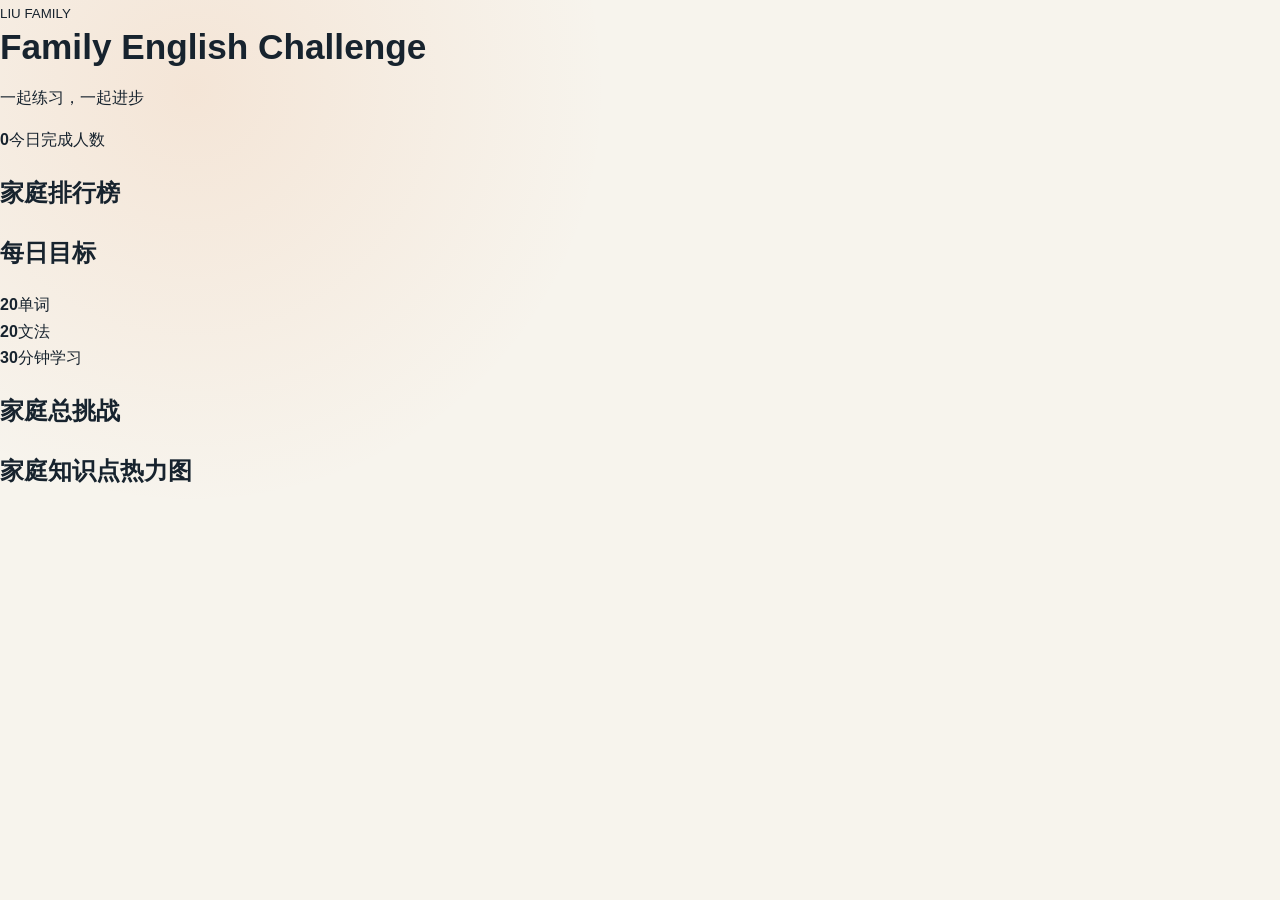
==== index.html @ 7f2ed6d7 "Publish Family English Challenge V1: index.html" ====
<!DOCTYPE html>
<html lang="zh-CN">
<head>
  <meta charset="UTF-8">
  <meta name="viewport" content="width=device-width, initial-scale=1">
  <meta name="theme-color" content="#17324d">
  <title>Family English Challenge</title>
  <link rel="manifest" href="manifest.webmanifest">
  <link rel="icon" href="icon.svg" type="image/svg+xml">
  <link rel="stylesheet" href="style.css">
</head>
<body>
  <header>
    <button id="homeButton" class="ghost hidden">Dashboard</button>
    <div><small>LIU FAMILY</small><h1 id="pageTitle">Family English Challenge</h1></div>
    <button id="installButton" class="ghost hidden">安装</button>
  </header>

  <main>
    <section id="familyView">
      <div class="hero">
        <p>一起练习，一起进步</p>
        <div class="family-score"><strong id="completedToday">0</strong><span>今日完成人数</span></div>
      </div>
      <div id="userCards" class="dashboard-users"></div>
      <section class="panel"><h2>家庭排行榜</h2><div id="leaderboard"></div></section>
      <section class="panel goals">
        <h2>每日目标</h2>
        <div><b>20</b><span>单词</span></div><div><b>20</b><span>文法</span></div><div><b>30</b><span>分钟学习</span></div>
      </section>
      <section class="panel"><h2>家庭总挑战</h2><p id="familyChallenge"></p></section>
      <section class="panel"><h2>家庭知识点热力图</h2><div id="heatmap" class="heatmap"></div></section>
    </section>

    <section id="learnerView">
      <section id="dashboardPage" class="page active"></section>
      <section id="learnPage" class="page"></section>
      <section id="mistakesPage" class="page"></section>
      <section id="growthPage" class="page"></section>
      <section id="familyPage" class="page"></section>
    </section>
  </main>

  <nav id="bottomNav" class="hidden">
    <button data-page="dashboardPage" class="active">首页</button>
    <button data-page="learnPage">练习</button>
    <button data-page="mistakesPage">错题</button>
    <button data-page="growthPage">成长</button>
    <button data-page="familyPage">家庭</button>
  </nav>
  <script src="app.js"></script>
</body>
</html>
---- style.css ----
:root {
  --navy: #17324d;
  --navy-light: #274d70;
  --cream: #f7f4ed;
  --paper: #ffffff;
  --ink: #17232e;
  --muted: #607080;
  --line: #dbe2e8;
  --accent: #e07a36;
  --accent-dark: #bd5d1f;
  --correct: #237a57;
  --correct-bg: #e7f5ee;
  --wrong: #b44545;
  --wrong-bg: #fbecec;
  --shadow: 0 18px 50px rgba(23, 50, 77, 0.12);
}

* {
  box-sizing: border-box;
}

body {
  margin: 0;
  min-height: 100vh;
  color: var(--ink);
  background:
    radial-gradient(circle at 15% 10%, rgba(224, 122, 54, 0.12), transparent 26rem),
    var(--cream);
  font-family: "Segoe UI", "Microsoft YaHei", sans-serif;
  line-height: 1.65;
}

.site-header {
  padding: 22px 24px 20px;
  color: white;
  background: linear-gradient(125deg, var(--navy), var(--navy-light));
  border-bottom: 5px solid var(--accent);
}

.header-inner,
.page-shell {
  width: min(920px, 100%);
  margin: 0 auto;
}

.header-inner {
  display: flex;
  align-items: center;
  justify-content: space-between;
  gap: 28px;
}

.eyebrow {
  margin: 0 0 2px;
  color: #f2b78f;
  font-size: 0.76rem;
  font-weight: 800;
  letter-spacing: 0.18em;
  text-transform: uppercase;
}

h1 {
  margin: 0;
  font-size: clamp(1.55rem, 4vw, 2.2rem);
  line-height: 1.2;
}

.subtitle {
  margin: 5px 0 0;
  color: #cfdae4;
}

.stats-grid {
  display: grid;
  grid-template-columns: repeat(4, minmax(82px, 1fr));
  gap: 8px;
}

.stat-card {
  min-width: 86px;
  padding: 8px 11px;
  text-align: center;
  color: var(--navy);
  background: #fff;
  border-radius: 11px;
  box-shadow: 0 10px 30px rgba(0, 0, 0, 0.2);
}

.stat-card span {
  display: block;
  color: var(--muted);
  font-size: 0.72rem;
  white-space: nowrap;
}

.stat-card strong {
  display: block;
  color: var(--accent-dark);
  font-size: 1.5rem;
  line-height: 1.25;
}

.page-shell {
  padding: 16px 20px 40px;
}

.toolbar {
  display: flex;
  flex-wrap: wrap;
  align-items: center;
  gap: 12px;
  margin-bottom: 10px;
}

.toolbar label {
  font-weight: 700;
}

select {
  min-width: 180px;
  padding: 10px 36px 10px 12px;
  color: var(--ink);
  background: white;
  border: 1px solid var(--line);
  border-radius: 9px;
  font: inherit;
  cursor: pointer;
}

.question-count {
  margin-left: auto;
  color: var(--muted);
  font-size: 0.9rem;
}

.practice-modes {
  display: flex;
  flex-wrap: wrap;
  gap: 7px;
}

.mode-button {
  padding: 9px 12px;
  color: var(--navy);
  background: white;
  border: 1px solid var(--line);
  border-radius: 8px;
  font: inherit;
  font-size: 0.86rem;
  font-weight: 700;
  cursor: pointer;
}

.mode-button.active {
  color: white;
  background: var(--navy-light);
  border-color: var(--navy-light);
}

.mode-button.danger {
  color: var(--wrong);
}

.mode-button.weak {
  color: var(--accent-dark);
}

.weak-summary {
  margin-bottom: 10px;
  padding: 9px 12px;
  background: #fff8f2;
  border: 1px solid #f0d4c1;
  border-radius: 10px;
  font-size: 0.82rem;
}

.weakest-list {
  display: flex;
  flex-wrap: wrap;
  gap: 5px;
  margin-top: 5px;
}

.weakest-list span {
  padding: 3px 7px;
  color: var(--wrong);
  background: white;
  border-radius: 999px;
}

.category-dashboard {
  display: grid;
  grid-template-columns: repeat(4, 1fr);
  gap: 7px;
  margin: 10px 0;
}

.category-dashboard div {
  padding: 7px;
  text-align: center;
  background: #f7f9fb;
  border-radius: 8px;
}

.category-dashboard span,
.category-dashboard small {
  display: block;
  color: var(--muted);
  font-size: 0.7rem;
}

.category-dashboard strong {
  color: var(--navy-light);
}

.mode-button.install {
  color: white;
  background: var(--correct);
  border-color: var(--correct);
}

.connection-status {
  padding: 3px 8px;
  color: var(--correct);
  background: var(--correct-bg);
  border-radius: 999px;
  font-size: 0.78rem;
  font-weight: 700;
}

.connection-status.offline {
  color: var(--accent-dark);
  background: #fff1e7;
}

.mastery-panel {
  margin-bottom: 10px;
  padding: 10px 14px;
  background: var(--paper);
  border: 1px solid var(--line);
  border-radius: 11px;
}

.mastery-panel summary {
  display: grid;
  grid-template-columns: auto auto 1fr;
  align-items: center;
  gap: 10px;
  cursor: pointer;
  font-weight: 700;
}

.mastery-panel summary strong {
  color: var(--accent-dark);
}

.mastery-track,
.mini-track {
  height: 7px;
  overflow: hidden;
  background: #e9edf1;
  border-radius: 999px;
}

.mastery-track span,
.mini-track span {
  display: block;
  width: 0;
  height: 100%;
  background: linear-gradient(90deg, var(--accent), var(--correct));
  border-radius: inherit;
}

.mastery-note {
  margin: 10px 0;
  color: var(--muted);
  font-size: 0.82rem;
}

.mastery-list {
  display: grid;
  gap: 6px;
  max-height: 360px;
  overflow-y: auto;
}

.mastery-row {
  display: grid;
  grid-template-columns: minmax(180px, 1.5fr) 1fr 42px;
  align-items: center;
  gap: 10px;
  padding: 7px 0;
  border-top: 1px solid var(--line);
  font-size: 0.86rem;
}

.mastery-row small {
  display: block;
  color: var(--muted);
  font-size: 0.72rem;
}

.mastery-row b {
  color: var(--navy-light);
  text-align: right;
}

.mastery-row b small {
  display: block;
  white-space: nowrap;
}

.quiz-card,
.status-panel {
  padding: clamp(18px, 4vw, 32px);
  background: var(--paper);
  border: 1px solid rgba(23, 50, 77, 0.08);
  border-radius: 18px;
  box-shadow: var(--shadow);
}

.status-panel {
  text-align: center;
  color: var(--muted);
}

.error-panel {
  color: var(--wrong);
  background: var(--wrong-bg);
}

.quiz-meta {
  display: flex;
  align-items: center;
  justify-content: space-between;
  gap: 12px;
  color: var(--muted);
  font-size: 0.9rem;
}

.category-badge {
  padding: 4px 10px;
  color: var(--accent-dark);
  background: #fff1e7;
  border-radius: 999px;
  font-weight: 700;
}

.question-text {
  margin: 18px 0 16px;
  font-family: Georgia, "Times New Roman", serif;
  font-size: clamp(1.25rem, 3vw, 1.55rem);
  line-height: 1.65;
}

.options {
  display: grid;
  grid-template-columns: repeat(2, 1fr);
  gap: 12px;
}

.option-button {
  display: flex;
  align-items: center;
  gap: 12px;
  min-height: 50px;
  padding: 9px 13px;
  color: var(--ink);
  text-align: left;
  background: #fff;
  border: 1px solid var(--line);
  border-radius: 11px;
  font: inherit;
  cursor: pointer;
  transition: transform 0.15s ease, border-color 0.15s ease, background 0.15s ease;
}

.option-button:hover:not(:disabled) {
  transform: translateY(-2px);
  border-color: var(--accent);
  background: #fffaf6;
}

.option-button:focus-visible,
.next-button:focus-visible,
select:focus-visible {
  outline: 3px solid rgba(224, 122, 54, 0.35);
  outline-offset: 2px;
}

.option-label {
  display: grid;
  flex: 0 0 auto;
  width: 30px;
  height: 30px;
  place-items: center;
  color: var(--navy);
  background: #edf2f6;
  border-radius: 50%;
  font-weight: 800;
}

.option-button.correct {
  color: var(--correct);
  background: var(--correct-bg);
  border-color: var(--correct);
}

.option-button.wrong {
  color: var(--wrong);
  background: var(--wrong-bg);
  border-color: var(--wrong);
}

.option-button:disabled {
  cursor: default;
}

.feedback {
  display: flex;
  align-items: center;
  flex-wrap: wrap;
  gap: 10px;
  margin-top: 14px;
  padding-top: 14px;
  border-top: 1px solid var(--line);
}

.result-banner {
  flex: 1 1 260px;
  margin-bottom: 0;
  padding: 9px 12px;
  border-radius: 9px;
  font-weight: 800;
}

.result-banner.correct {
  color: var(--correct);
  background: var(--correct-bg);
}

.result-banner.wrong {
  color: var(--wrong);
  background: var(--wrong-bg);
}

.answer-block,
.knowledge-block {
  padding: 16px 18px;
  background: #f7f9fb;
  border-left: 4px solid var(--navy-light);
  border-radius: 0 9px 9px 0;
}

.explanation-panel {
  flex: 1 0 100%;
}

.explanation-button {
  padding: 9px 14px;
  color: var(--navy);
  background: white;
  border: 1px solid var(--navy-light);
  border-radius: 8px;
  font: inherit;
  font-weight: 700;
  cursor: pointer;
}

.knowledge-block {
  margin-top: 12px;
  border-left-color: var(--accent);
}

.feedback h2 {
  margin: 0 0 6px;
  color: var(--muted);
  font-size: 0.78rem;
  letter-spacing: 0.08em;
}

.feedback h3,
.feedback p {
  margin: 0;
}

.knowledge-details {
  margin: 12px 0 0;
}

.knowledge-details div {
  display: grid;
  grid-template-columns: 72px 1fr;
  gap: 10px;
  padding: 7px 0;
  border-top: 1px solid var(--line);
}

.knowledge-details dt {
  color: var(--muted);
  font-weight: 700;
}

.knowledge-details dd {
  margin: 0;
}

.knowledge-tags {
  display: flex;
  flex-wrap: wrap;
  gap: 7px;
  margin-top: 12px;
}

.knowledge-tags span {
  padding: 3px 9px;
  color: var(--accent-dark);
  background: #fff1e7;
  border-radius: 999px;
  font-size: 0.78rem;
  font-weight: 700;
}

.next-button {
  display: block;
  min-width: 140px;
  margin: 14px 0 0 auto;
  padding: 10px 22px;
  color: white;
  background: var(--accent);
  border: 0;
  border-radius: 9px;
  font: inherit;
  font-weight: 800;
  cursor: pointer;
}

.next-button:hover:not(:disabled) {
  background: var(--accent-dark);
}

.next-button:disabled {
  opacity: 0.42;
  cursor: not-allowed;
}

footer {
  padding: 0 20px 30px;
  color: var(--muted);
  text-align: center;
  font-size: 0.82rem;
}

.hidden {
  display: none;
}

@media (max-width: 650px) {
  .site-header {
    padding: 12px 14px;
  }

  .header-inner {
    gap: 10px;
  }

  .stats-grid {
    grid-template-columns: repeat(4, 1fr);
    gap: 4px;
  }

  .stat-card {
    min-width: 0;
    padding: 5px 3px;
    box-shadow: none;
  }

  .stat-card strong {
    font-size: 1.1rem;
  }

  .subtitle,
  .eyebrow {
    display: none;
  }

  .toolbar {
    display: grid;
    grid-template-columns: 1fr auto;
    gap: 7px;
  }

  .toolbar label,
  .question-count {
    display: none;
  }

  select {
    min-width: 0;
    width: 100%;
    padding: 7px 28px 7px 9px;
  }

  .practice-modes {
    grid-column: 1 / -1;
    flex-wrap: nowrap;
    overflow-x: auto;
  }

  .mode-button {
    flex: 0 0 auto;
    padding: 6px 9px;
    font-size: 0.78rem;
  }

  .page-shell {
    padding: 9px 8px 24px;
  }

  .mastery-panel {
    padding: 7px 10px;
  }

  .mastery-panel summary {
    grid-template-columns: auto auto 1fr;
    font-size: 0.82rem;
  }

  .mastery-row {
    grid-template-columns: minmax(120px, 1.5fr) 1fr 38px;
    gap: 6px;
    font-size: 0.75rem;
  }

  .weak-summary {
    padding: 6px 8px;
  }

  .category-dashboard {
    grid-template-columns: repeat(2, 1fr);
  }

  .quiz-card {
    padding: 14px 12px;
    border-radius: 12px;
  }

  .question-text {
    margin: 12px 0;
    font-size: 1.08rem;
    line-height: 1.45;
  }

  .options {
    gap: 7px;
  }

  .option-button {
    min-height: 45px;
    padding: 6px 10px;
  }

  .option-label {
    width: 26px;
    height: 26px;
  }

  .next-button {
    width: 100%;
  }

  footer {
    display: none;
  }
}
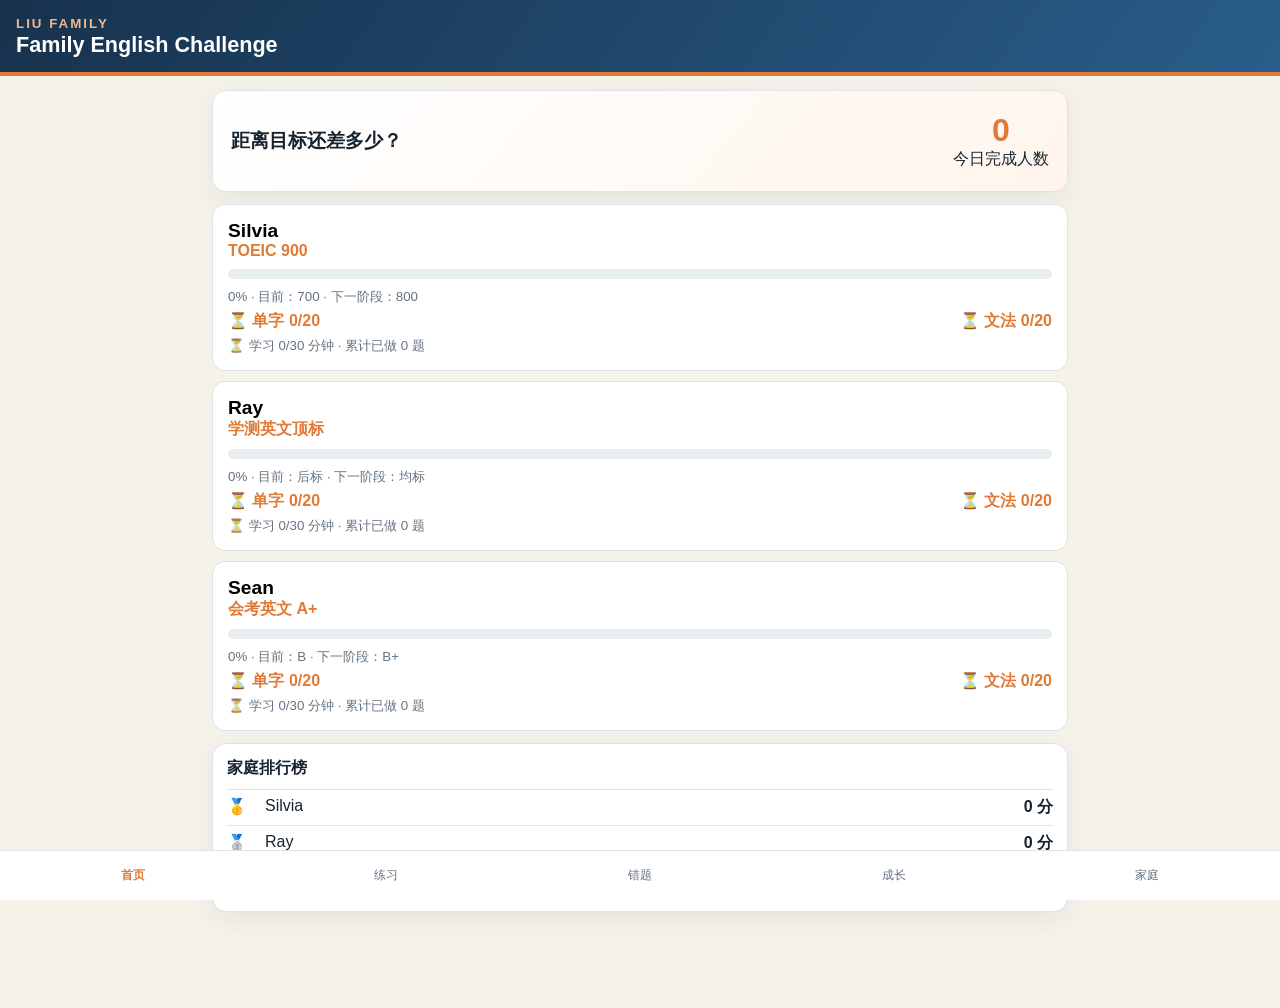
==== commit 3235ff0c: "P0 fix Android answer submission and cache: index.html" ====
--- a/index.html
+++ b/index.html
@@ -7,7 +7,7 @@
   <title>Family English Challenge</title>
   <link rel="manifest" href="manifest.webmanifest">
   <link rel="icon" href="icon.svg" type="image/svg+xml">
-  <link rel="stylesheet" href="style.css">
+  <link rel="stylesheet" href="style.css?v=8">
 </head>
 <body>
   <header>
@@ -48,6 +48,6 @@
     <button data-page="growthPage">成长</button>
     <button data-page="familyPage">家庭</button>
   </nav>
-  <script src="app.js"></script>
+  <script src="app.js?v=8"></script>
 </body>
 </html>
--- a/style.css
+++ b/style.css
@@ -1,675 +1,17 @@
-:root {
-  --navy: #17324d;
-  --navy-light: #274d70;
-  --cream: #f7f4ed;
-  --paper: #ffffff;
-  --ink: #17232e;
-  --muted: #607080;
-  --line: #dbe2e8;
-  --accent: #e07a36;
-  --accent-dark: #bd5d1f;
-  --correct: #237a57;
-  --correct-bg: #e7f5ee;
-  --wrong: #b44545;
-  --wrong-bg: #fbecec;
-  --shadow: 0 18px 50px rgba(23, 50, 77, 0.12);
-}
-
-* {
-  box-sizing: border-box;
-}
-
-body {
-  margin: 0;
-  min-height: 100vh;
-  color: var(--ink);
-  background:
-    radial-gradient(circle at 15% 10%, rgba(224, 122, 54, 0.12), transparent 26rem),
-    var(--cream);
-  font-family: "Segoe UI", "Microsoft YaHei", sans-serif;
-  line-height: 1.65;
-}
-
-.site-header {
-  padding: 22px 24px 20px;
-  color: white;
-  background: linear-gradient(125deg, var(--navy), var(--navy-light));
-  border-bottom: 5px solid var(--accent);
-}
-
-.header-inner,
-.page-shell {
-  width: min(920px, 100%);
-  margin: 0 auto;
-}
-
-.header-inner {
-  display: flex;
-  align-items: center;
-  justify-content: space-between;
-  gap: 28px;
-}
-
-.eyebrow {
-  margin: 0 0 2px;
-  color: #f2b78f;
-  font-size: 0.76rem;
-  font-weight: 800;
-  letter-spacing: 0.18em;
-  text-transform: uppercase;
-}
-
-h1 {
-  margin: 0;
-  font-size: clamp(1.55rem, 4vw, 2.2rem);
-  line-height: 1.2;
-}
-
-.subtitle {
-  margin: 5px 0 0;
-  color: #cfdae4;
-}
-
-.stats-grid {
-  display: grid;
-  grid-template-columns: repeat(4, minmax(82px, 1fr));
-  gap: 8px;
-}
-
-.stat-card {
-  min-width: 86px;
-  padding: 8px 11px;
-  text-align: center;
-  color: var(--navy);
-  background: #fff;
-  border-radius: 11px;
-  box-shadow: 0 10px 30px rgba(0, 0, 0, 0.2);
-}
-
-.stat-card span {
-  display: block;
-  color: var(--muted);
-  font-size: 0.72rem;
-  white-space: nowrap;
-}
-
-.stat-card strong {
-  display: block;
-  color: var(--accent-dark);
-  font-size: 1.5rem;
-  line-height: 1.25;
-}
-
-.page-shell {
-  padding: 16px 20px 40px;
-}
-
-.toolbar {
-  display: flex;
-  flex-wrap: wrap;
-  align-items: center;
-  gap: 12px;
-  margin-bottom: 10px;
-}
-
-.toolbar label {
-  font-weight: 700;
-}
-
-select {
-  min-width: 180px;
-  padding: 10px 36px 10px 12px;
-  color: var(--ink);
-  background: white;
-  border: 1px solid var(--line);
-  border-radius: 9px;
-  font: inherit;
-  cursor: pointer;
-}
-
-.question-count {
-  margin-left: auto;
-  color: var(--muted);
-  font-size: 0.9rem;
-}
-
-.practice-modes {
-  display: flex;
-  flex-wrap: wrap;
-  gap: 7px;
-}
-
-.mode-button {
-  padding: 9px 12px;
-  color: var(--navy);
-  background: white;
-  border: 1px solid var(--line);
-  border-radius: 8px;
-  font: inherit;
-  font-size: 0.86rem;
-  font-weight: 700;
-  cursor: pointer;
-}
-
-.mode-button.active {
-  color: white;
-  background: var(--navy-light);
-  border-color: var(--navy-light);
-}
-
-.mode-button.danger {
-  color: var(--wrong);
-}
-
-.mode-button.weak {
-  color: var(--accent-dark);
-}
-
-.weak-summary {
-  margin-bottom: 10px;
-  padding: 9px 12px;
-  background: #fff8f2;
-  border: 1px solid #f0d4c1;
-  border-radius: 10px;
-  font-size: 0.82rem;
-}
-
-.weakest-list {
-  display: flex;
-  flex-wrap: wrap;
-  gap: 5px;
-  margin-top: 5px;
-}
-
-.weakest-list span {
-  padding: 3px 7px;
-  color: var(--wrong);
-  background: white;
-  border-radius: 999px;
-}
-
-.category-dashboard {
-  display: grid;
-  grid-template-columns: repeat(4, 1fr);
-  gap: 7px;
-  margin: 10px 0;
-}
-
-.category-dashboard div {
-  padding: 7px;
-  text-align: center;
-  background: #f7f9fb;
-  border-radius: 8px;
-}
-
-.category-dashboard span,
-.category-dashboard small {
-  display: block;
-  color: var(--muted);
-  font-size: 0.7rem;
-}
-
-.category-dashboard strong {
-  color: var(--navy-light);
-}
-
-.mode-button.install {
-  color: white;
-  background: var(--correct);
-  border-color: var(--correct);
-}
-
-.connection-status {
-  padding: 3px 8px;
-  color: var(--correct);
-  background: var(--correct-bg);
-  border-radius: 999px;
-  font-size: 0.78rem;
-  font-weight: 700;
-}
-
-.connection-status.offline {
-  color: var(--accent-dark);
-  background: #fff1e7;
-}
-
-.mastery-panel {
-  margin-bottom: 10px;
-  padding: 10px 14px;
-  background: var(--paper);
-  border: 1px solid var(--line);
-  border-radius: 11px;
-}
-
-.mastery-panel summary {
-  display: grid;
-  grid-template-columns: auto auto 1fr;
-  align-items: center;
-  gap: 10px;
-  cursor: pointer;
-  font-weight: 700;
-}
-
-.mastery-panel summary strong {
-  color: var(--accent-dark);
-}
-
-.mastery-track,
-.mini-track {
-  height: 7px;
-  overflow: hidden;
-  background: #e9edf1;
-  border-radius: 999px;
-}
-
-.mastery-track span,
-.mini-track span {
-  display: block;
-  width: 0;
-  height: 100%;
-  background: linear-gradient(90deg, var(--accent), var(--correct));
-  border-radius: inherit;
-}
-
-.mastery-note {
-  margin: 10px 0;
-  color: var(--muted);
-  font-size: 0.82rem;
-}
-
-.mastery-list {
-  display: grid;
-  gap: 6px;
-  max-height: 360px;
-  overflow-y: auto;
-}
-
-.mastery-row {
-  display: grid;
-  grid-template-columns: minmax(180px, 1.5fr) 1fr 42px;
-  align-items: center;
-  gap: 10px;
-  padding: 7px 0;
-  border-top: 1px solid var(--line);
-  font-size: 0.86rem;
-}
-
-.mastery-row small {
-  display: block;
-  color: var(--muted);
-  font-size: 0.72rem;
-}
-
-.mastery-row b {
-  color: var(--navy-light);
-  text-align: right;
-}
-
-.mastery-row b small {
-  display: block;
-  white-space: nowrap;
-}
-
-.quiz-card,
-.status-panel {
-  padding: clamp(18px, 4vw, 32px);
-  background: var(--paper);
-  border: 1px solid rgba(23, 50, 77, 0.08);
-  border-radius: 18px;
-  box-shadow: var(--shadow);
-}
-
-.status-panel {
-  text-align: center;
-  color: var(--muted);
-}
-
-.error-panel {
-  color: var(--wrong);
-  background: var(--wrong-bg);
-}
-
-.quiz-meta {
-  display: flex;
-  align-items: center;
-  justify-content: space-between;
-  gap: 12px;
-  color: var(--muted);
-  font-size: 0.9rem;
-}
-
-.category-badge {
-  padding: 4px 10px;
-  color: var(--accent-dark);
-  background: #fff1e7;
-  border-radius: 999px;
-  font-weight: 700;
-}
-
-.question-text {
-  margin: 18px 0 16px;
-  font-family: Georgia, "Times New Roman", serif;
-  font-size: clamp(1.25rem, 3vw, 1.55rem);
-  line-height: 1.65;
-}
-
-.options {
-  display: grid;
-  grid-template-columns: repeat(2, 1fr);
-  gap: 12px;
-}
-
-.option-button {
-  display: flex;
-  align-items: center;
-  gap: 12px;
-  min-height: 50px;
-  padding: 9px 13px;
-  color: var(--ink);
-  text-align: left;
-  background: #fff;
-  border: 1px solid var(--line);
-  border-radius: 11px;
-  font: inherit;
-  cursor: pointer;
-  transition: transform 0.15s ease, border-color 0.15s ease, background 0.15s ease;
-}
-
-.option-button:hover:not(:disabled) {
-  transform: translateY(-2px);
-  border-color: var(--accent);
-  background: #fffaf6;
-}
-
-.option-button:focus-visible,
-.next-button:focus-visible,
-select:focus-visible {
-  outline: 3px solid rgba(224, 122, 54, 0.35);
-  outline-offset: 2px;
-}
-
-.option-label {
-  display: grid;
-  flex: 0 0 auto;
-  width: 30px;
-  height: 30px;
-  place-items: center;
-  color: var(--navy);
-  background: #edf2f6;
-  border-radius: 50%;
-  font-weight: 800;
-}
-
-.option-button.correct {
-  color: var(--correct);
-  background: var(--correct-bg);
-  border-color: var(--correct);
-}
-
-.option-button.wrong {
-  color: var(--wrong);
-  background: var(--wrong-bg);
-  border-color: var(--wrong);
-}
-
-.option-button:disabled {
-  cursor: default;
-}
-
-.feedback {
-  display: flex;
-  align-items: center;
-  flex-wrap: wrap;
-  gap: 10px;
-  margin-top: 14px;
-  padding-top: 14px;
-  border-top: 1px solid var(--line);
-}
-
-.result-banner {
-  flex: 1 1 260px;
-  margin-bottom: 0;
-  padding: 9px 12px;
-  border-radius: 9px;
-  font-weight: 800;
-}
-
-.result-banner.correct {
-  color: var(--correct);
-  background: var(--correct-bg);
-}
-
-.result-banner.wrong {
-  color: var(--wrong);
-  background: var(--wrong-bg);
-}
-
-.answer-block,
-.knowledge-block {
-  padding: 16px 18px;
-  background: #f7f9fb;
-  border-left: 4px solid var(--navy-light);
-  border-radius: 0 9px 9px 0;
-}
-
-.explanation-panel {
-  flex: 1 0 100%;
-}
-
-.explanation-button {
-  padding: 9px 14px;
-  color: var(--navy);
-  background: white;
-  border: 1px solid var(--navy-light);
-  border-radius: 8px;
-  font: inherit;
-  font-weight: 700;
-  cursor: pointer;
-}
-
-.knowledge-block {
-  margin-top: 12px;
-  border-left-color: var(--accent);
-}
-
-.feedback h2 {
-  margin: 0 0 6px;
-  color: var(--muted);
-  font-size: 0.78rem;
-  letter-spacing: 0.08em;
-}
-
-.feedback h3,
-.feedback p {
-  margin: 0;
-}
-
-.knowledge-details {
-  margin: 12px 0 0;
-}
-
-.knowledge-details div {
-  display: grid;
-  grid-template-columns: 72px 1fr;
-  gap: 10px;
-  padding: 7px 0;
-  border-top: 1px solid var(--line);
-}
-
-.knowledge-details dt {
-  color: var(--muted);
-  font-weight: 700;
-}
-
-.knowledge-details dd {
-  margin: 0;
-}
-
-.knowledge-tags {
-  display: flex;
-  flex-wrap: wrap;
-  gap: 7px;
-  margin-top: 12px;
-}
-
-.knowledge-tags span {
-  padding: 3px 9px;
-  color: var(--accent-dark);
-  background: #fff1e7;
-  border-radius: 999px;
-  font-size: 0.78rem;
-  font-weight: 700;
-}
-
-.next-button {
-  display: block;
-  min-width: 140px;
-  margin: 14px 0 0 auto;
-  padding: 10px 22px;
-  color: white;
-  background: var(--accent);
-  border: 0;
-  border-radius: 9px;
-  font: inherit;
-  font-weight: 800;
-  cursor: pointer;
-}
-
-.next-button:hover:not(:disabled) {
-  background: var(--accent-dark);
-}
-
-.next-button:disabled {
-  opacity: 0.42;
-  cursor: not-allowed;
-}
-
-footer {
-  padding: 0 20px 30px;
-  color: var(--muted);
-  text-align: center;
-  font-size: 0.82rem;
-}
-
-.hidden {
-  display: none;
-}
-
-@media (max-width: 650px) {
-  .site-header {
-    padding: 12px 14px;
-  }
-
-  .header-inner {
-    gap: 10px;
-  }
-
-  .stats-grid {
-    grid-template-columns: repeat(4, 1fr);
-    gap: 4px;
-  }
-
-  .stat-card {
-    min-width: 0;
-    padding: 5px 3px;
-    box-shadow: none;
-  }
-
-  .stat-card strong {
-    font-size: 1.1rem;
-  }
-
-  .subtitle,
-  .eyebrow {
-    display: none;
-  }
-
-  .toolbar {
-    display: grid;
-    grid-template-columns: 1fr auto;
-    gap: 7px;
-  }
-
-  .toolbar label,
-  .question-count {
-    display: none;
-  }
-
-  select {
-    min-width: 0;
-    width: 100%;
-    padding: 7px 28px 7px 9px;
-  }
-
-  .practice-modes {
-    grid-column: 1 / -1;
-    flex-wrap: nowrap;
-    overflow-x: auto;
-  }
-
-  .mode-button {
-    flex: 0 0 auto;
-    padding: 6px 9px;
-    font-size: 0.78rem;
-  }
-
-  .page-shell {
-    padding: 9px 8px 24px;
-  }
-
-  .mastery-panel {
-    padding: 7px 10px;
-  }
-
-  .mastery-panel summary {
-    grid-template-columns: auto auto 1fr;
-    font-size: 0.82rem;
-  }
-
-  .mastery-row {
-    grid-template-columns: minmax(120px, 1.5fr) 1fr 38px;
-    gap: 6px;
-    font-size: 0.75rem;
-  }
-
-  .weak-summary {
-    padding: 6px 8px;
-  }
-
-  .category-dashboard {
-    grid-template-columns: repeat(2, 1fr);
-  }
-
-  .quiz-card {
-    padding: 14px 12px;
-    border-radius: 12px;
-  }
-
-  .question-text {
-    margin: 12px 0;
-    font-size: 1.08rem;
-    line-height: 1.45;
-  }
-
-  .options {
-    gap: 7px;
-  }
-
-  .option-button {
-    min-height: 45px;
-    padding: 6px 10px;
-  }
-
-  .option-label {
-    width: 26px;
-    height: 26px;
-  }
-
-  .next-button {
-    width: 100%;
-  }
-
-  footer {
-    display: none;
-  }
-}
+:root{--navy:#17324d;--blue:#295d8a;--orange:#e07a36;--cream:#f5f2ea;--paper:#fff;--ink:#17232e;--muted:#647383;--green:#277b58;--red:#b54848;--line:#dde4e9}
+*{box-sizing:border-box}html,body{min-height:100%;overflow-x:hidden}body{margin:0;background:var(--cream);color:var(--ink);font-family:"Segoe UI","Microsoft YaHei",sans-serif}button,select{font:inherit}button{cursor:pointer;-webkit-tap-highlight-color:transparent}button:disabled{cursor:default}
+header{display:flex;align-items:center;justify-content:space-between;gap:10px;padding:14px 16px;color:#fff;background:linear-gradient(125deg,var(--navy),var(--blue));border-bottom:4px solid var(--orange)}header h1{margin:0;font-size:1.35rem}header small{color:#f2b78f;font-weight:800;letter-spacing:.15em}.ghost{padding:7px 10px;color:#fff;background:transparent;border:1px solid #ffffff66;border-radius:8px}
+main{width:min(880px,100%);margin:auto;padding:14px 12px 86px}.hero,.panel,.card{background:var(--paper);border:1px solid var(--line);border-radius:14px;box-shadow:0 8px 24px #17324d12}.hero{display:flex;align-items:center;justify-content:space-between;padding:18px;background:linear-gradient(130deg,#fff,#fff5ed)}.hero p{font-size:1.2rem;font-weight:800}.family-score{text-align:center}.family-score strong,.family-score span{display:block}.family-score strong{color:var(--orange);font-size:2rem}
+.dashboard-users{display:grid;gap:10px;margin:12px 0}.user-card{padding:15px;text-align:left;background:#fff;border:1px solid var(--line);border-radius:13px}.user-card strong,.user-card span,.user-card small{display:block}.user-card strong{font-size:1.2rem}.user-card span{color:var(--orange);font-weight:700}.user-card small{margin-top:5px;color:var(--muted)}.user-progress{height:10px;margin:9px 0;background:#e8edf0;border-radius:99px;overflow:hidden}.user-progress i{display:block;height:100%;background:linear-gradient(90deg,var(--orange),var(--green))}
+.panel{margin:10px 0;padding:14px}.panel h2{margin:0 0 10px;font-size:1rem}.goals{display:grid;grid-template-columns:repeat(3,1fr);text-align:center}.goals h2{grid-column:1/-1;text-align:left}.goals b,.goals span{display:block}.goals b{font-size:1.4rem;color:var(--blue)}.rank-row{display:grid;grid-template-columns:30px 1fr auto;gap:8px;padding:7px 0;border-top:1px solid var(--line)}
+.heatmap{display:grid;grid-template-columns:repeat(5,1fr);gap:5px}.heat{padding:8px 3px;text-align:center;border-radius:6px;font-size:.65rem;color:#fff}
+.page{display:none}.page.active{display:block}.section-title{display:flex;align-items:center;justify-content:space-between;margin:5px 0 10px}.section-title h2{margin:0}.card{padding:15px;margin-bottom:10px}.practice-card{overflow:visible}.question{font-family:Georgia,serif;font-size:1.15rem;line-height:1.5}.options{display:grid;gap:7px}.option{width:100%;min-height:46px;padding:11px;text-align:left;color:var(--ink);background:#fff;border:1px solid var(--line);border-radius:9px}.option.selected{border:2px solid var(--blue);background:#edf5fb}.option.correct{background:#e7f5ee;border-color:var(--green)}.option.wrong{background:#fbecec;border-color:var(--red)}.option:disabled{opacity:1;color:var(--ink)}.submit-answer{display:block;width:100%;min-height:50px;margin-top:12px;font-size:1rem}.submit-answer:disabled{color:#6d7780;background:#dce2e6}.result{margin-top:10px;padding:9px;border-radius:8px;font-weight:700}.result.good{color:var(--green);background:#e7f5ee}.result.bad{color:var(--red);background:#fbecec}
+.primary,.secondary{padding:10px 14px;border:0;border-radius:9px;font-weight:800}.primary{color:#fff;background:var(--orange)}.secondary{color:var(--navy);background:#edf2f6}.actions{display:flex;gap:8px;margin-top:10px}.details{margin-top:10px;padding:10px;background:#f6f8fa;border-radius:8px;line-height:1.55}.hidden{display:none!important}
+.vocab-list{display:grid;gap:8px}.vocab-item{padding:12px;background:#fff;border:1px solid var(--line);border-radius:10px}.vocab-item strong{font-size:1.1rem}.vocab-item span,.vocab-item small{display:block;color:var(--muted)}.chips{display:flex;flex-wrap:wrap;gap:5px}.chip{padding:3px 7px;background:#edf2f6;border-radius:999px;font-size:.72rem}
+.stats-grid{display:grid;grid-template-columns:repeat(2,1fr);gap:8px}.stat{padding:12px;background:#fff;border:1px solid var(--line);border-radius:10px}.stat strong,.stat span{display:block}.stat strong{font-size:1.3rem;color:var(--blue)}.progress{height:7px;background:#e7ebee;border-radius:99px;overflow:hidden}.progress span{display:block;height:100%;background:linear-gradient(90deg,var(--orange),var(--green))}
+nav{position:fixed;z-index:5;bottom:0;left:0;right:0;display:grid;grid-template-columns:repeat(5,1fr);padding:6px 6px calc(6px + env(safe-area-inset-bottom));background:#fff;border-top:1px solid var(--line)}nav button{padding:10px 2px;color:var(--muted);background:transparent;border:0;font-size:.76rem}nav button.active{color:var(--orange);font-weight:800}
+.target-card{padding:16px;color:#fff;background:linear-gradient(130deg,var(--navy),var(--blue));border-radius:14px}.target-card small,.target-card strong,.target-card span{display:block}.target-card strong{font-size:1.5rem}.target-steps{display:flex;justify-content:space-between;gap:4px;margin-top:12px}.target-steps span{flex:1;padding:5px;text-align:center;background:#ffffff22;border-radius:6px;font-size:.72rem}.target-steps .current{background:var(--orange)}
+.tabs{display:flex;gap:6px;margin-bottom:10px;overflow-x:auto}.tabs button{flex:1;padding:9px;border:1px solid var(--line);border-radius:8px;background:#fff;white-space:nowrap}.tabs button.active{color:#fff;background:var(--blue)}.learn-section{display:none}.learn-section.active{display:block}.dashboard-line{display:grid;grid-template-columns:1fr auto;gap:8px;margin:5px 0}.status-done{color:var(--green)}.status-pending{color:var(--orange)}
+.teacher-analysis{display:grid;gap:9px;margin-top:10px}.teacher-step{padding:11px;background:#f7f9fb;border-left:4px solid var(--blue);border-radius:0 9px 9px 0}.teacher-step h4{margin:0 0 5px;color:var(--blue)}.teacher-step p{margin:4px 0;line-height:1.6}.teacher-step.mistake{background:#fff4f1;border-left-color:var(--red)}.teacher-step.related{border-left-color:var(--orange)}.option-reason{padding:6px 0;border-top:1px solid var(--line)}
+.knowledge-card>div:first-child{display:flex;align-items:center;justify-content:space-between;gap:8px}.knowledge-card>div:first-child span,.knowledge-card small{display:block;color:var(--muted)}.knowledge-card>strong{display:block;margin:7px 0}.knowledge-card .progress{margin-top:8px}.chips .active{color:#fff;background:var(--blue)}
+@media(max-width:650px){main{padding:9px 8px calc(88px + env(safe-area-inset-bottom))}.user-card{padding:12px}.hero{padding:13px}.panel,.card{padding:12px}.practice-card{min-height:auto;max-height:none}.question{margin:12px 0;font-size:1.08rem}.options{gap:8px}.option{min-height:48px}.submit-answer{position:relative;bottom:auto}.heatmap{grid-template-columns:repeat(4,1fr)}nav button{font-size:.72rem}}
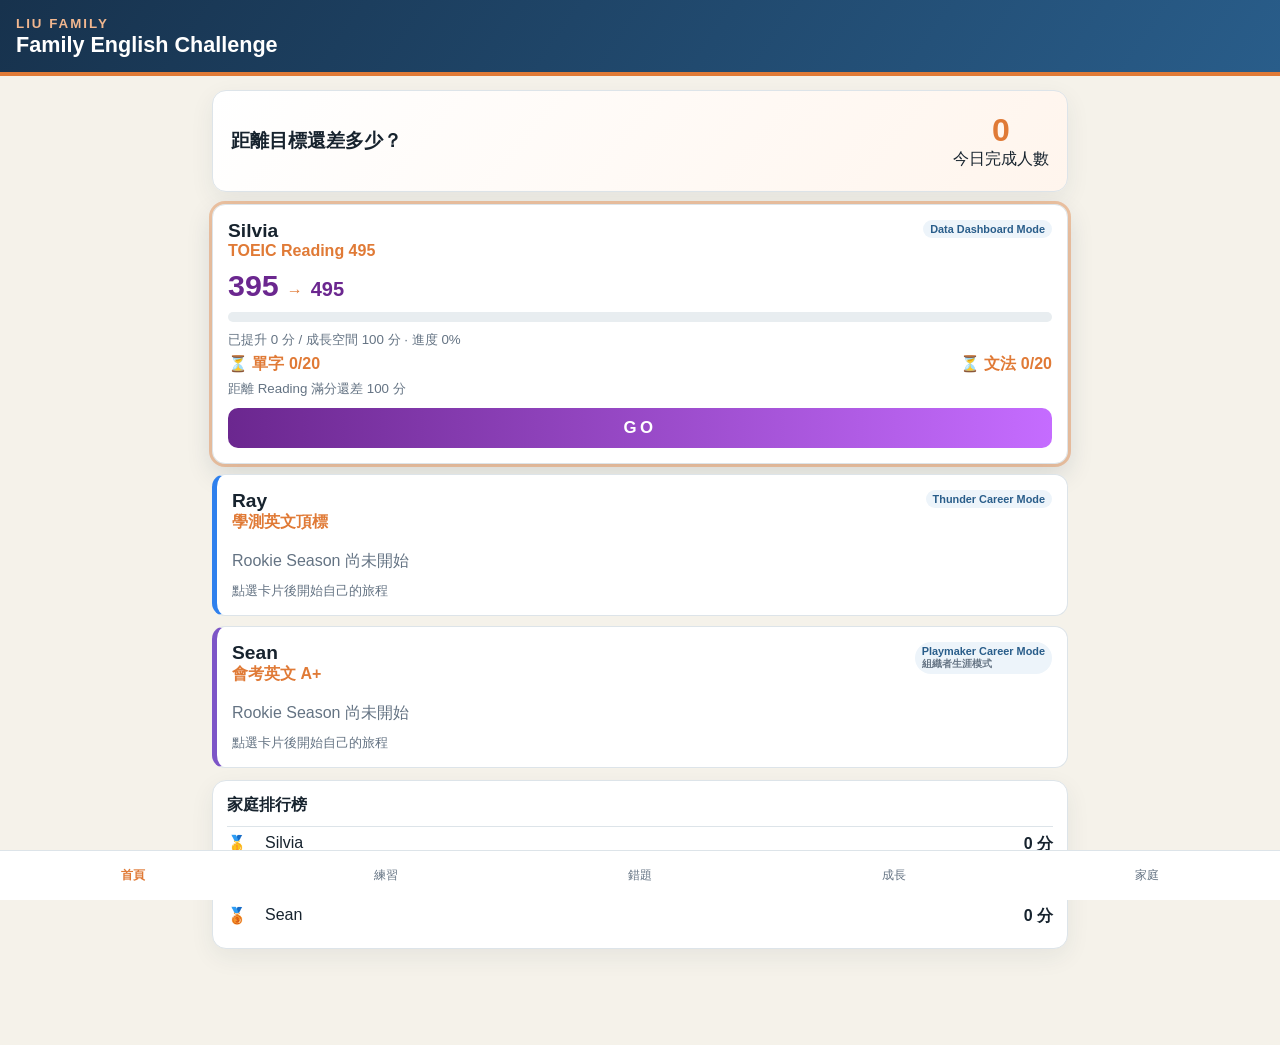
==== commit 589c7a34: "Publish v32 vocab quality update" ====
--- a/index.html
+++ b/index.html
@@ -1,5 +1,5 @@
-<!DOCTYPE html>
-<html lang="zh-CN">
+﻿<!DOCTYPE html>
+<html lang="zh-TW">
 <head>
   <meta charset="UTF-8">
   <meta name="viewport" content="width=device-width, initial-scale=1">
@@ -7,29 +7,29 @@
   <title>Family English Challenge</title>
   <link rel="manifest" href="manifest.webmanifest">
   <link rel="icon" href="icon.svg" type="image/svg+xml">
-  <link rel="stylesheet" href="style.css?v=8">
+  <link rel="stylesheet" href="style.css?v=32">
 </head>
 <body>
   <header>
     <button id="homeButton" class="ghost hidden">Dashboard</button>
     <div><small>LIU FAMILY</small><h1 id="pageTitle">Family English Challenge</h1></div>
-    <button id="installButton" class="ghost hidden">安装</button>
+    <button id="installButton" class="ghost hidden">安裝</button>
   </header>
 
   <main>
     <section id="familyView">
       <div class="hero">
-        <p>一起练习，一起进步</p>
-        <div class="family-score"><strong id="completedToday">0</strong><span>今日完成人数</span></div>
+        <p>一起練習，一起進步</p>
+        <div class="family-score"><strong id="completedToday">0</strong><span>今日完成人數</span></div>
       </div>
       <div id="userCards" class="dashboard-users"></div>
       <section class="panel"><h2>家庭排行榜</h2><div id="leaderboard"></div></section>
       <section class="panel goals">
-        <h2>每日目标</h2>
-        <div><b>20</b><span>单词</span></div><div><b>20</b><span>文法</span></div><div><b>30</b><span>分钟学习</span></div>
+        <h2>每日目標</h2>
+        <div><b>20</b><span>單字</span></div><div><b>20</b><span>文法</span></div><div><b>30</b><span>分钟學習</span></div>
       </section>
-      <section class="panel"><h2>家庭总挑战</h2><p id="familyChallenge"></p></section>
-      <section class="panel"><h2>家庭知识点热力图</h2><div id="heatmap" class="heatmap"></div></section>
+      <section class="panel"><h2>家庭總挑战</h2><p id="familyChallenge"></p></section>
+      <section class="panel"><h2>家庭知識點热力图</h2><div id="heatmap" class="heatmap"></div></section>
     </section>
 
     <section id="learnerView">
@@ -42,12 +42,38 @@
   </main>
 
   <nav id="bottomNav" class="hidden">
-    <button data-page="dashboardPage" class="active">首页</button>
-    <button data-page="learnPage">练习</button>
-    <button data-page="mistakesPage">错题</button>
-    <button data-page="growthPage">成长</button>
+    <button data-page="dashboardPage" class="active">首頁</button>
+    <button data-page="learnPage">練習</button>
+    <button data-page="mistakesPage">錯題</button>
+    <button data-page="growthPage">成長</button>
     <button data-page="familyPage">家庭</button>
   </nav>
-  <script src="app.js?v=8"></script>
+  <script src="app.js?v=32"></script>
 </body>
 </html>
+
+
+
+
+
+
+
+
+
+
+
+
+
+
+
+
+
+
+
+
+
+
+
+
+
+
--- a/style.css
+++ b/style.css
@@ -1,17 +1,30 @@
-:root{--navy:#17324d;--blue:#295d8a;--orange:#e07a36;--cream:#f5f2ea;--paper:#fff;--ink:#17232e;--muted:#647383;--green:#277b58;--red:#b54848;--line:#dde4e9}
-*{box-sizing:border-box}html,body{min-height:100%;overflow-x:hidden}body{margin:0;background:var(--cream);color:var(--ink);font-family:"Segoe UI","Microsoft YaHei",sans-serif}button,select{font:inherit}button{cursor:pointer;-webkit-tap-highlight-color:transparent}button:disabled{cursor:default}
+﻿:root{--navy:#17324d;--blue:#295d8a;--orange:#e07a36;--cream:#f5f2ea;--paper:#fff;--ink:#17232e;--muted:#647383;--green:#277b58;--red:#b54848;--line:#dde4e9}
+*{box-sizing:border-box}html,body{min-height:100%;overflow-x:hidden}body{margin:0;background:var(--cream);color:var(--ink);font-family:"Noto Sans TC",sans-serif}button,select{font:inherit}button{cursor:pointer;-webkit-tap-highlight-color:transparent}button:disabled{cursor:default}
 header{display:flex;align-items:center;justify-content:space-between;gap:10px;padding:14px 16px;color:#fff;background:linear-gradient(125deg,var(--navy),var(--blue));border-bottom:4px solid var(--orange)}header h1{margin:0;font-size:1.35rem}header small{color:#f2b78f;font-weight:800;letter-spacing:.15em}.ghost{padding:7px 10px;color:#fff;background:transparent;border:1px solid #ffffff66;border-radius:8px}
 main{width:min(880px,100%);margin:auto;padding:14px 12px 86px}.hero,.panel,.card{background:var(--paper);border:1px solid var(--line);border-radius:14px;box-shadow:0 8px 24px #17324d12}.hero{display:flex;align-items:center;justify-content:space-between;padding:18px;background:linear-gradient(130deg,#fff,#fff5ed)}.hero p{font-size:1.2rem;font-weight:800}.family-score{text-align:center}.family-score strong,.family-score span{display:block}.family-score strong{color:var(--orange);font-size:2rem}
 .dashboard-users{display:grid;gap:10px;margin:12px 0}.user-card{padding:15px;text-align:left;background:#fff;border:1px solid var(--line);border-radius:13px}.user-card strong,.user-card span,.user-card small{display:block}.user-card strong{font-size:1.2rem}.user-card span{color:var(--orange);font-weight:700}.user-card small{margin-top:5px;color:var(--muted)}.user-progress{height:10px;margin:9px 0;background:#e8edf0;border-radius:99px;overflow:hidden}.user-progress i{display:block;height:100%;background:linear-gradient(90deg,var(--orange),var(--green))}
+.mode-label{float:right;padding:3px 7px;color:var(--blue);background:#edf4fa;border-radius:99px;font-size:.68rem;font-weight:800}.mode-label small{display:block;margin-top:1px;color:var(--muted);font-size:.6rem;font-weight:600}.mode-brother{border-left:5px solid #2f80ed}.mode-brother .user-progress i{background:linear-gradient(90deg,#2f80ed,#ffbd2e)}.mode-younger{border-left:5px solid #7d55c7}.mode-younger .user-progress i{background:linear-gradient(90deg,#7d55c7,#df624e)}
+.reading-score-line{display:flex;align-items:baseline;gap:8px;margin-top:8px;color:#6b278f}.reading-score-line b{font-size:1.9rem}.reading-score-line strong{font-size:1.25rem}.mode-silvia .user-progress i{background:linear-gradient(90deg,#6b278f,#c56cff)}
+.season-card p{margin:18px 0 10px;color:var(--muted)}.start-season{width:100%;background:linear-gradient(90deg,var(--blue),var(--orange))}.mode-younger .start-season{background:linear-gradient(90deg,#061a3a,#168fd8)}.season-launch{position:fixed;z-index:30;inset:0;display:grid;place-content:center;gap:9px;padding:30px;text-align:center;color:#fff;background:radial-gradient(circle,#1677bb,#071833 70%);animation:seasonLaunch 2.6s ease forwards}.season-launch span{font-size:.8rem;font-weight:900;letter-spacing:.25em}.season-launch strong{font-size:3.2rem}.season-launch b{font-size:1.5rem;color:#9edcff}.season-launch small{font-size:.9rem}.launch-brother{background:radial-gradient(circle,#0962a9,#101d38 62%,#e17a2a)}.launch-brother b{color:#ffcf3d}@keyframes seasonLaunch{0%{opacity:0;transform:scale(1.1)}18%,80%{opacity:1;transform:scale(1)}100%{opacity:0;transform:scale(.96)}}
+.go-training{display:block;width:100%;margin-top:10px;padding:10px;color:#fff;background:linear-gradient(90deg,#0757a5,#ed7b2a);border:0;border-radius:10px;font-size:1.05rem;font-weight:900;letter-spacing:.2em}.mode-younger .go-training{background:linear-gradient(90deg,#061a3a,#168fd8);box-shadow:0 5px 14px #168fd844}
+.selected-user{outline:3px solid #e07a3666;box-shadow:0 10px 26px #17324d25}.mode-brother.selected-user{outline-color:#2f80ed77}.mode-younger.selected-user{outline-color:#168fd888}.go-silvia{background:linear-gradient(90deg,#6b278f,#c56cff)}
 .panel{margin:10px 0;padding:14px}.panel h2{margin:0 0 10px;font-size:1rem}.goals{display:grid;grid-template-columns:repeat(3,1fr);text-align:center}.goals h2{grid-column:1/-1;text-align:left}.goals b,.goals span{display:block}.goals b{font-size:1.4rem;color:var(--blue)}.rank-row{display:grid;grid-template-columns:30px 1fr auto;gap:8px;padding:7px 0;border-top:1px solid var(--line)}
 .heatmap{display:grid;grid-template-columns:repeat(5,1fr);gap:5px}.heat{padding:8px 3px;text-align:center;border-radius:6px;font-size:.65rem;color:#fff}
 .page{display:none}.page.active{display:block}.section-title{display:flex;align-items:center;justify-content:space-between;margin:5px 0 10px}.section-title h2{margin:0}.card{padding:15px;margin-bottom:10px}.practice-card{overflow:visible}.question{font-family:Georgia,serif;font-size:1.15rem;line-height:1.5}.options{display:grid;gap:7px}.option{width:100%;min-height:46px;padding:11px;text-align:left;color:var(--ink);background:#fff;border:1px solid var(--line);border-radius:9px}.option.selected{border:2px solid var(--blue);background:#edf5fb}.option.correct{background:#e7f5ee;border-color:var(--green)}.option.wrong{background:#fbecec;border-color:var(--red)}.option:disabled{opacity:1;color:var(--ink)}.submit-answer{display:block;width:100%;min-height:50px;margin-top:12px;font-size:1rem}.submit-answer:disabled{color:#6d7780;background:#dce2e6}.result{margin-top:10px;padding:9px;border-radius:8px;font-weight:700}.result.good{color:var(--green);background:#e7f5ee}.result.bad{color:var(--red);background:#fbecec}
+.question-meta{display:flex;align-items:center;justify-content:space-between;gap:6px}.official-chip{color:#111;background:#d9f0e4;border:1px solid #80b89a;font-weight:800}.review-chip{color:#6b4c00;background:#fff1bf;border:1px solid #e0bd54;font-weight:800}
 .primary,.secondary{padding:10px 14px;border:0;border-radius:9px;font-weight:800}.primary{color:#fff;background:var(--orange)}.secondary{color:var(--navy);background:#edf2f6}.actions{display:flex;gap:8px;margin-top:10px}.details{margin-top:10px;padding:10px;background:#f6f8fa;border-radius:8px;line-height:1.55}.hidden{display:none!important}
-.vocab-list{display:grid;gap:8px}.vocab-item{padding:12px;background:#fff;border:1px solid var(--line);border-radius:10px}.vocab-item strong{font-size:1.1rem}.vocab-item span,.vocab-item small{display:block;color:var(--muted)}.chips{display:flex;flex-wrap:wrap;gap:5px}.chip{padding:3px 7px;background:#edf2f6;border-radius:999px;font-size:.72rem}
+.vocab-list{display:grid;gap:8px;margin-top:10px}.vocab-item{padding:12px;background:#fff;border:1px solid var(--line);border-radius:10px}.vocab-item strong{font-size:1.1rem}.vocab-item span,.vocab-item small{display:block;color:var(--muted)}.chips{display:flex;flex-wrap:wrap;gap:5px}.chip{padding:3px 7px;background:#edf2f6;border-radius:999px;font-size:.72rem}.practice-modes{flex-wrap:nowrap;overflow-x:auto;padding-bottom:4px}.practice-modes .chip{flex:0 0 auto}.vocab-book-toggle{width:100%;margin-top:8px}
+.next-vocab{width:100%;margin-top:9px}.vocab-analysis h3,.vocab-analysis h4{margin:4px 0 7px}.vocab-analysis p{margin:7px 0}.form-grid{display:grid;grid-template-columns:repeat(2,1fr);gap:6px}.form-grid span{padding:7px;background:#fff;border:1px solid var(--line);border-radius:7px}.form-grid b{display:block;color:var(--muted);font-size:.72rem}.vocab-pools{display:grid;grid-template-columns:repeat(4,1fr);gap:6px}.vocab-pools span{padding:10px 4px;text-align:center;background:#f5f7f9;border-radius:9px;font-size:.72rem}.vocab-pools b{display:block;color:var(--blue);font-size:1.35rem}.pool-mastered{background:#e7f5ee!important}.pool-learning{background:#fff3e5!important}
+.knowledge-pools{display:grid;grid-template-columns:repeat(4,1fr);gap:6px;margin-bottom:8px}.knowledge-pools span{padding:10px 4px;text-align:center;background:#f5f7f9;border-radius:9px;font-size:.72rem}.knowledge-pools b{display:block;font-size:1.35rem}.kp-mastered{color:var(--green);background:#e7f5ee!important}.kp-weak{color:var(--red);background:#fbecec!important}.kp-unlearned{color:var(--muted)}.kp-learning{color:var(--orange);background:#fff3e5!important}
+.past-paper-grid{display:grid;grid-template-columns:repeat(5,1fr);gap:6px;margin:10px 0}.past-paper-grid article{padding:10px 5px;text-align:center;background:#f5f7f9;border:1px solid var(--line);border-radius:9px}.past-paper-grid b,.past-paper-grid span,.past-paper-grid small{display:block}.past-paper-grid b{color:var(--blue)}.past-paper-grid small{margin-top:4px;color:var(--muted);font-size:.65rem}
 .stats-grid{display:grid;grid-template-columns:repeat(2,1fr);gap:8px}.stat{padding:12px;background:#fff;border:1px solid var(--line);border-radius:10px}.stat strong,.stat span{display:block}.stat strong{font-size:1.3rem;color:var(--blue)}.progress{height:7px;background:#e7ebee;border-radius:99px;overflow:hidden}.progress span{display:block;height:100%;background:linear-gradient(90deg,var(--orange),var(--green))}
 nav{position:fixed;z-index:5;bottom:0;left:0;right:0;display:grid;grid-template-columns:repeat(5,1fr);padding:6px 6px calc(6px + env(safe-area-inset-bottom));background:#fff;border-top:1px solid var(--line)}nav button{padding:10px 2px;color:var(--muted);background:transparent;border:0;font-size:.76rem}nav button.active{color:var(--orange);font-weight:800}
 .target-card{padding:16px;color:#fff;background:linear-gradient(130deg,var(--navy),var(--blue));border-radius:14px}.target-card small,.target-card strong,.target-card span{display:block}.target-card strong{font-size:1.5rem}.target-steps{display:flex;justify-content:space-between;gap:4px;margin-top:12px}.target-steps span{flex:1;padding:5px;text-align:center;background:#ffffff22;border-radius:6px;font-size:.72rem}.target-steps .current{background:var(--orange)}
 .tabs{display:flex;gap:6px;margin-bottom:10px;overflow-x:auto}.tabs button{flex:1;padding:9px;border:1px solid var(--line);border-radius:8px;background:#fff;white-space:nowrap}.tabs button.active{color:#fff;background:var(--blue)}.learn-section{display:none}.learn-section.active{display:block}.dashboard-line{display:grid;grid-template-columns:1fr auto;gap:8px;margin:5px 0}.status-done{color:var(--green)}.status-pending{color:var(--orange)}
-.teacher-analysis{display:grid;gap:9px;margin-top:10px}.teacher-step{padding:11px;background:#f7f9fb;border-left:4px solid var(--blue);border-radius:0 9px 9px 0}.teacher-step h4{margin:0 0 5px;color:var(--blue)}.teacher-step p{margin:4px 0;line-height:1.6}.teacher-step.mistake{background:#fff4f1;border-left-color:var(--red)}.teacher-step.related{border-left-color:var(--orange)}.option-reason{padding:6px 0;border-top:1px solid var(--line)}
+.teacher-analysis{display:grid;gap:9px;margin-top:10px}.teacher-step{padding:11px;background:#f7f9fb;border-left:4px solid var(--blue);border-radius:0 9px 9px 0}.teacher-step h4{margin:0 0 5px;color:var(--blue)}.teacher-step p{margin:4px 0;line-height:1.65}.teacher-step.mistake{background:#fff4f1;border-left-color:var(--red)}.teacher-step.related{border-left-color:var(--orange)}.teacher-step.answer-plain{background:#eef8f3;border-left-color:var(--green)}.full-sentence{margin-top:8px!important;padding:8px;background:#fff;border-radius:7px}.option-reason{padding:7px 0;border-top:1px solid var(--line);line-height:1.55}.next-grammar{width:100%;margin-top:9px}
 .knowledge-card>div:first-child{display:flex;align-items:center;justify-content:space-between;gap:8px}.knowledge-card>div:first-child span,.knowledge-card small{display:block;color:var(--muted)}.knowledge-card>strong{display:block;margin:7px 0}.knowledge-card .progress{margin-top:8px}.chips .active{color:#fff;background:var(--blue)}
-@media(max-width:650px){main{padding:9px 8px calc(88px + env(safe-area-inset-bottom))}.user-card{padding:12px}.hero{padding:13px}.panel,.card{padding:12px}.practice-card{min-height:auto;max-height:none}.question{margin:12px 0;font-size:1.08rem}.options{gap:8px}.option{min-height:48px}.submit-answer{position:relative;bottom:auto}.heatmap{grid-template-columns:repeat(4,1fr)}nav button{font-size:.72rem}}
+.practice-progress{margin:0 0 8px;padding:10px 12px;background:#fff;border:1px solid var(--line);border-radius:12px}.practice-progress>div:first-child{display:flex;align-items:center;justify-content:space-between;gap:8px}.practice-progress span,.practice-progress small{color:var(--muted);font-size:.78rem}.practice-progress b,.practice-progress small{display:block;margin-top:4px}.goal-progress{height:9px;margin-top:7px;background:#e8edf0;border-radius:99px;overflow:hidden}.goal-progress i{display:block;height:100%;background:linear-gradient(90deg,var(--orange),var(--green))}.streak-reminder{margin-bottom:8px;padding:8px 10px;color:#7b481e;background:#fff3e5;border-radius:10px;font-size:.84rem;font-weight:700}.reward-toast{position:fixed;z-index:20;top:20%;left:50%;display:grid;gap:6px;width:min(320px,88%);padding:22px;text-align:center;color:#fff;background:linear-gradient(145deg,var(--navy),var(--blue));border:3px solid #f4b45f;border-radius:18px;box-shadow:0 18px 50px #17232e66;transform:translateX(-50%);animation:rewardIn .35s ease}.reward-toast strong{font-size:1.35rem}.reward-toast span{display:block}.advice ol{display:grid;gap:7px;margin:0;padding:0;list-style:none}.advice li{display:grid;padding:8px;background:#f7f9fb;border-radius:8px}.advice span,.category-stat small{color:var(--muted);font-size:.78rem}.explain-toggle{width:100%;margin:9px 0}@keyframes rewardIn{from{opacity:0;transform:translate(-50%,-20px) scale(.92)}to{opacity:1;transform:translate(-50%,0) scale(1)}}
+.score-panel{background:linear-gradient(145deg,#f8f1ff,#fff)}.score-row{display:grid;grid-template-columns:repeat(3,1fr);gap:7px}.score-row span{padding:9px;text-align:center;background:#fff;border:1px solid #e5d6f0;border-radius:10px}.score-row b,.score-row small{display:block}.score-row b{color:#6b278f;font-size:1.45rem}.score-row small{margin-top:3px;color:var(--muted);font-size:.65rem}.score-panel .goal-progress i{background:linear-gradient(90deg,#6b278f,#c56cff)}
+@media(max-width:650px){header{padding:8px 11px}header h1{font-size:1.05rem}main{padding:6px 7px calc(145px + env(safe-area-inset-bottom))}.user-card{padding:11px}.hero{padding:12px}.panel,.card{padding:9px}.practice-progress{padding:8px 10px}.streak-reminder{padding:6px 8px}.practice-card{min-height:auto;max-height:none}.question{margin:7px 0;font-size:1rem;line-height:1.32}.options{gap:4px}.option{min-height:39px;padding:7px 9px}.submit-answer{position:sticky;z-index:4;bottom:calc(66px + env(safe-area-inset-bottom));min-height:46px;margin-top:7px;box-shadow:0 4px 16px #17324d40}.chips{flex-wrap:nowrap;overflow-x:auto}.chips .chip{flex:0 0 auto}.heatmap{grid-template-columns:repeat(4,1fr)}.past-paper-grid{grid-template-columns:repeat(2,1fr)}nav button{font-size:.72rem}}
+
+
